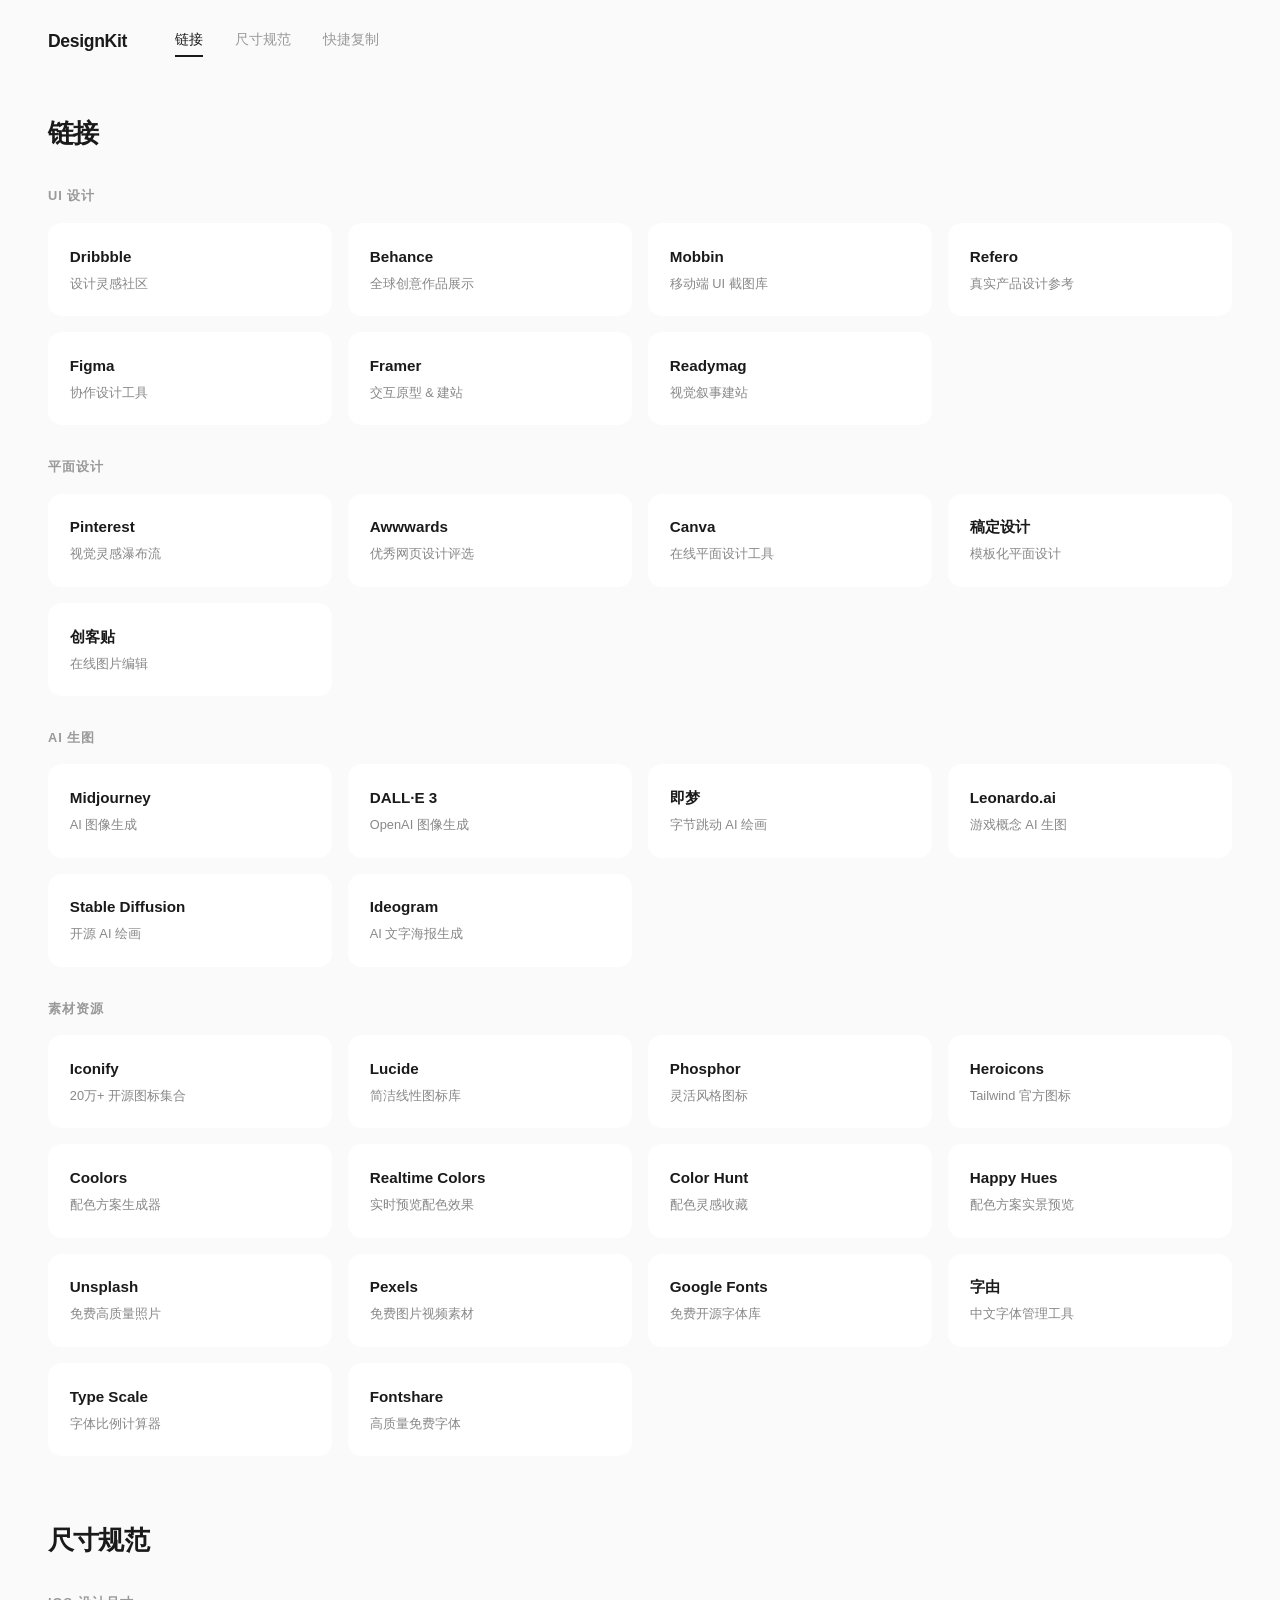
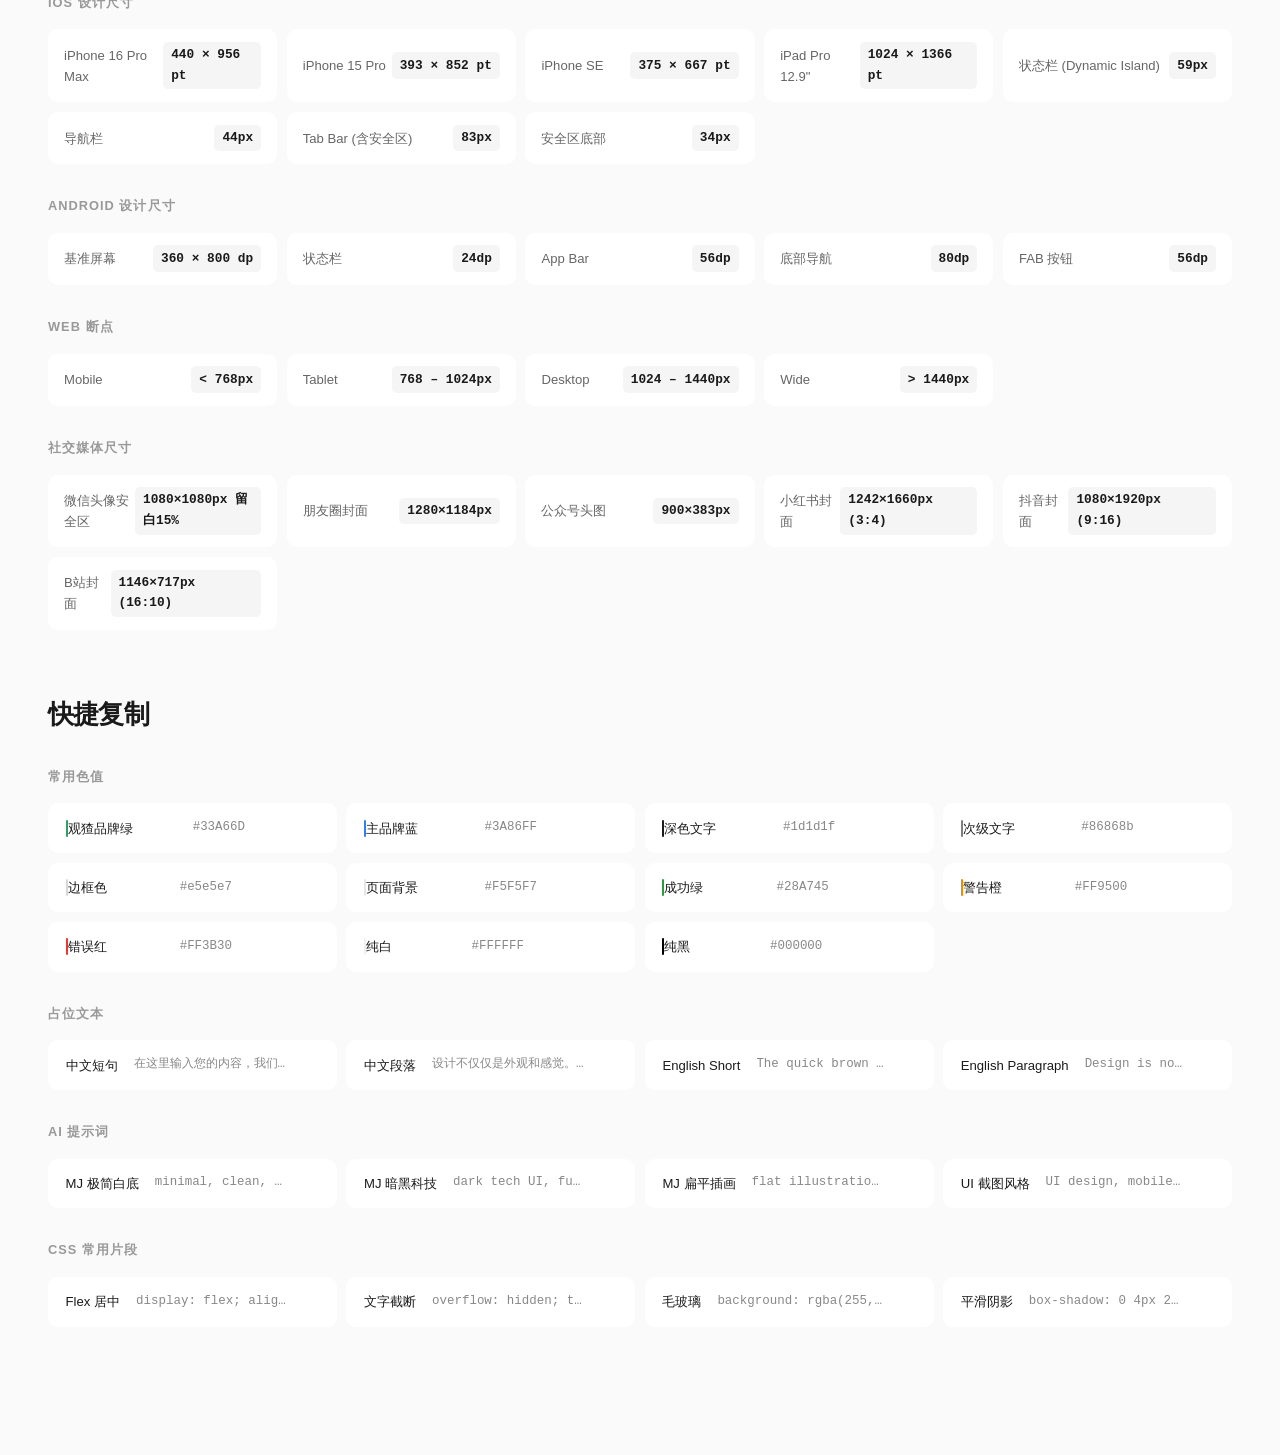
==== schemes/gemini.html @ fd2729e6 "初始版本：4个方案对比（DeepSeek/Gemini/Claude/豆包）" ====
<!DOCTYPE html>
<html lang="zh-CN">
<head>
<meta charset="UTF-8">
<meta name="viewport" content="width=device-width, initial-scale=1.0">
<title>DesignKit - Gemini 方案</title>
<link rel="stylesheet" href="gemini-style.css">
</head>
<body>
<header class="header">
    <h1 class="logo">DesignKit</h1>
    <nav class="nav" id="nav"></nav>
</header>
<main class="main" id="main"></main>
<div class="toast" id="toast"></div>
<script src="gemini-app.js"></script>
</body>
</html>
---- schemes/gemini-style.css ----
* {
    margin: 0;
    padding: 0;
    box-sizing: border-box;
}

body {
    font-family: -apple-system, BlinkMacSystemFont, 'SF Pro Display', 'PingFang SC', 'Inter', sans-serif;
    background: #fafafa;
    color: #1a1a1a;
    line-height: 1.6;
    -webkit-font-smoothing: antialiased;
}

.header {
    position: sticky;
    top: 0;
    z-index: 100;
    background: rgba(250, 250, 250, 0.92);
    backdrop-filter: blur(20px);
    -webkit-backdrop-filter: blur(20px);
    padding: 1.5rem 3rem;
    display: flex;
    align-items: center;
    gap: 3rem;
}

.logo {
    font-size: 1.1rem;
    font-weight: 700;
    letter-spacing: -0.02em;
    white-space: nowrap;
}

.nav {
    display: flex;
    gap: 2rem;
    overflow-x: auto;
    scrollbar-width: none;
}
.nav::-webkit-scrollbar { display: none; }

.nav a {
    text-decoration: none;
    color: #999;
    font-size: 0.85rem;
    font-weight: 500;
    white-space: nowrap;
    transition: color 0.2s;
    padding: 0.3rem 0;
    border-bottom: 2px solid transparent;
}
.nav a:hover { color: #1a1a1a; }
.nav a.active { color: #1a1a1a; border-bottom-color: #1a1a1a; }

.main {
    max-width: 1400px;
    margin: 0 auto;
    padding: 2rem 3rem 4rem;
}

.section {
    margin-bottom: 4rem;
}

.section-title {
    font-size: 1.6rem;
    font-weight: 700;
    letter-spacing: -0.03em;
    margin-bottom: 1.5rem;
}

.section-subtitle {
    font-size: 0.8rem;
    font-weight: 600;
    text-transform: uppercase;
    letter-spacing: 0.08em;
    color: #999;
    margin-top: 2rem;
    margin-bottom: 1rem;
}

/* Link Cards */
.cards-grid {
    display: grid;
    grid-template-columns: repeat(auto-fill, minmax(240px, 1fr));
    gap: 1rem;
}

.card {
    background: #fff;
    border-radius: 14px;
    padding: 1.3rem;
    text-decoration: none;
    color: inherit;
    transition: all 0.25s cubic-bezier(0.4, 0, 0.2, 1);
    border: 1px solid transparent;
}
.card:hover {
    transform: translateY(-3px);
    box-shadow: 0 12px 40px rgba(0, 0, 0, 0.06);
    border-color: #eee;
}

.card-icon {
    width: 36px;
    height: 36px;
    border-radius: 10px;
    margin-bottom: 0.8rem;
    object-fit: cover;
}

.card-name {
    font-size: 0.95rem;
    font-weight: 600;
    margin-bottom: 0.3rem;
}

.card-desc {
    font-size: 0.8rem;
    color: #888;
}

/* Dimensions Grid */
.dims-grid {
    display: grid;
    grid-template-columns: repeat(auto-fill, minmax(200px, 1fr));
    gap: 0.6rem;
}

.dim-item {
    display: flex;
    justify-content: space-between;
    align-items: center;
    padding: 0.8rem 1rem;
    background: #fff;
    border-radius: 10px;
    cursor: pointer;
    transition: all 0.15s;
}
.dim-item:hover { background: #f0f0f0; }
.dim-item:active { transform: scale(0.98); }

.dim-label {
    font-size: 0.82rem;
    color: #666;
}

.dim-value {
    font-size: 0.8rem;
    font-weight: 600;
    font-family: 'SF Mono', 'Menlo', monospace;
    background: #f5f5f5;
    padding: 0.2rem 0.5rem;
    border-radius: 5px;
}

/* Quick Copy */
.copy-grid {
    display: grid;
    grid-template-columns: repeat(auto-fill, minmax(280px, 1fr));
    gap: 0.6rem;
}

.copy-item {
    display: flex;
    justify-content: space-between;
    align-items: center;
    padding: 0.9rem 1.1rem;
    background: #fff;
    border-radius: 10px;
    cursor: pointer;
    transition: all 0.15s;
    gap: 1rem;
}
.copy-item:hover { background: #f0f0f0; }
.copy-item:active { transform: scale(0.98); }

.copy-label {
    font-size: 0.82rem;
    font-weight: 500;
    white-space: nowrap;
}

.copy-value {
    font-size: 0.78rem;
    color: #888;
    font-family: 'SF Mono', 'Menlo', monospace;
    overflow: hidden;
    text-overflow: ellipsis;
    white-space: nowrap;
    max-width: 200px;
}

.copy-icon {
    opacity: 0;
    font-size: 0.7rem;
    color: #999;
    transition: opacity 0.2s;
    flex-shrink: 0;
}
.copy-item:hover .copy-icon { opacity: 1; }

.color-swatch {
    width: 16px;
    height: 16px;
    border-radius: 4px;
    flex-shrink: 0;
    border: 1px solid rgba(0,0,0,0.06);
}

/* Toast */
.toast {
    position: fixed;
    bottom: 2rem;
    left: 50%;
    transform: translateX(-50%) translateY(20px);
    background: #1a1a1a;
    color: #fff;
    padding: 0.6rem 1.2rem;
    border-radius: 10px;
    font-size: 0.82rem;
    font-weight: 500;
    opacity: 0;
    transition: all 0.3s cubic-bezier(0.4, 0, 0.2, 1);
    pointer-events: none;
    z-index: 1000;
}
.toast.show {
    opacity: 1;
    transform: translateX(-50%) translateY(0);
}

/* Mobile */
@media (max-width: 768px) {
    .header {
        padding: 1rem 1.5rem;
        flex-direction: column;
        align-items: flex-start;
        gap: 0.8rem;
    }
    .nav { gap: 1.2rem; }
    .main { padding: 1.5rem; }
    .section-title { font-size: 1.3rem; }
    .cards-grid { grid-template-columns: repeat(2, 1fr); gap: 0.8rem; }
    .dims-grid { grid-template-columns: 1fr; }
    .copy-grid { grid-template-columns: 1fr; }
    .card { padding: 1rem; }
}

@media (max-width: 480px) {
    .cards-grid { grid-template-columns: 1fr; }
}
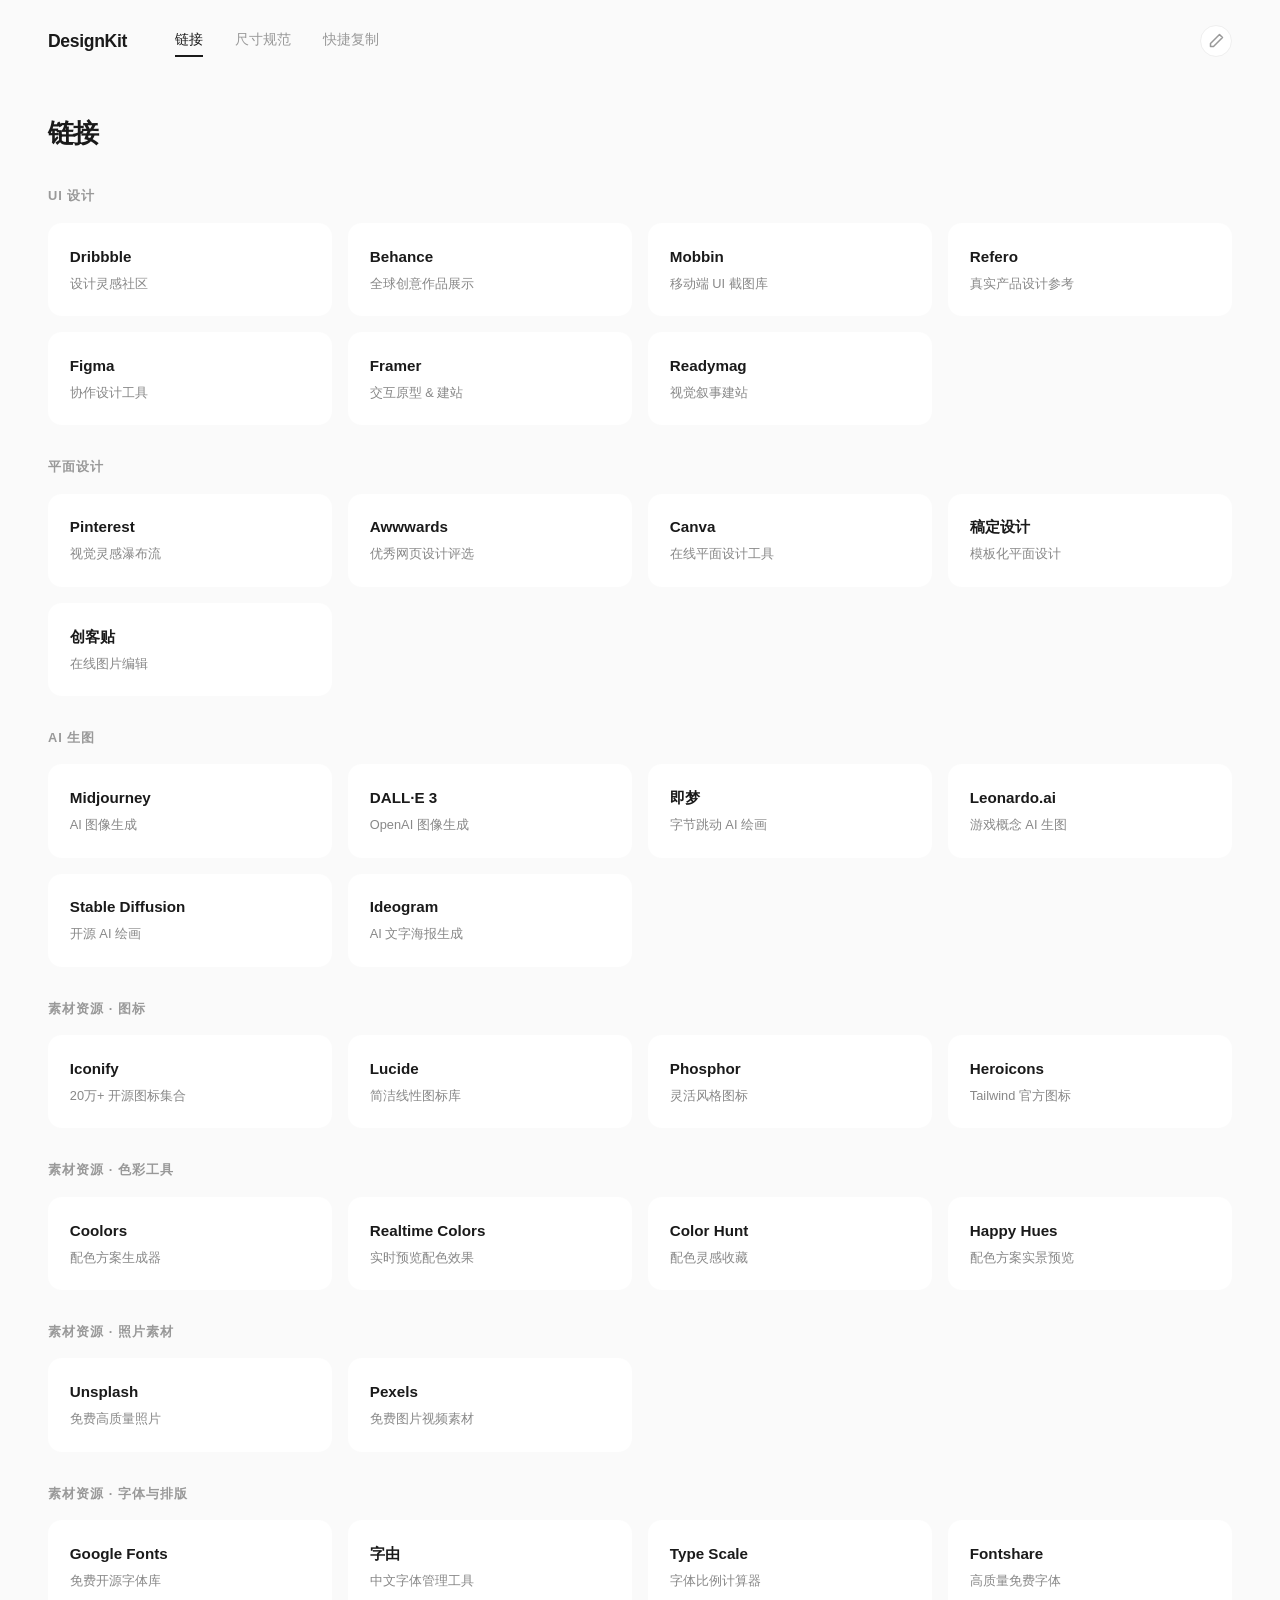
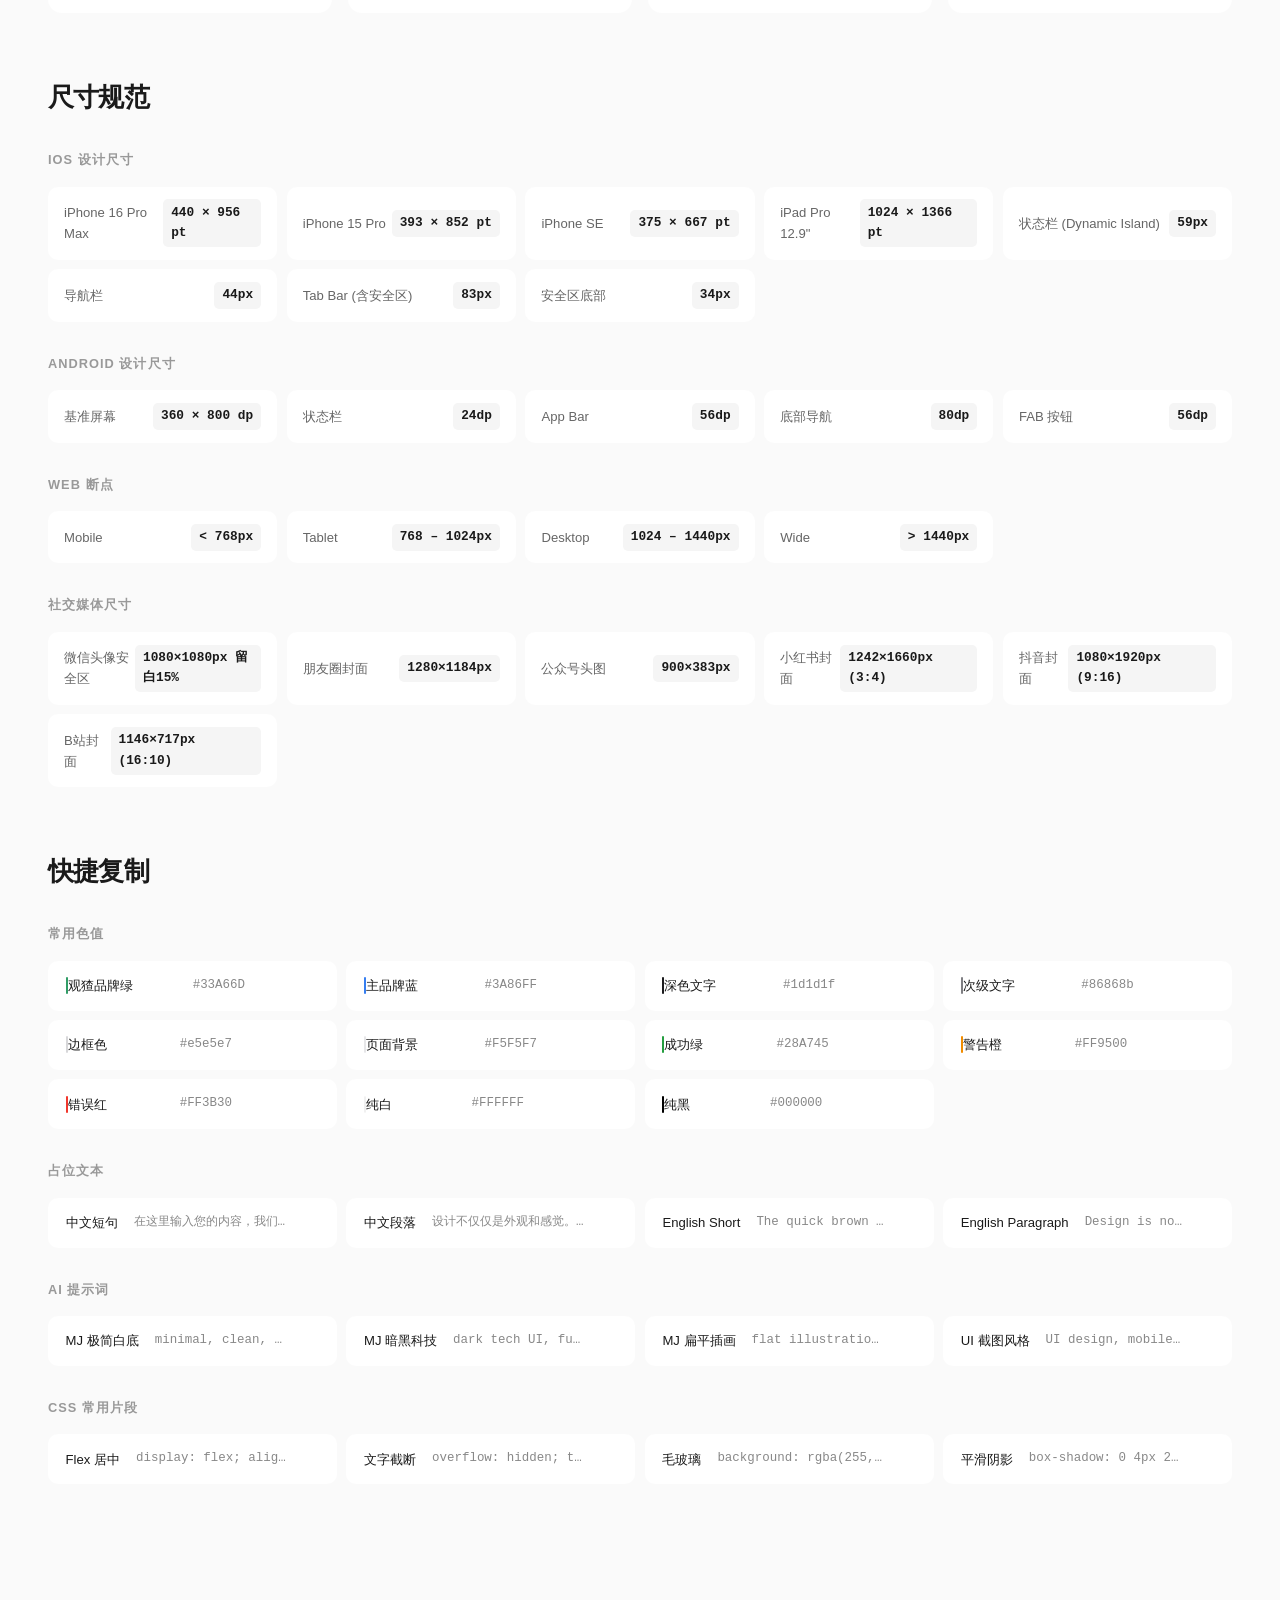
==== commit f0f3b44f: "Gemini 方案：新增可视化编辑功能（分类CRUD + 卡片CRUD + 规范/复制CRUD + 导出/重置）" ====
--- a/schemes/gemini.html
+++ b/schemes/gemini.html
@@ -3,15 +3,89 @@
 <head>
 <meta charset="UTF-8">
 <meta name="viewport" content="width=device-width, initial-scale=1.0">
-<title>DesignKit - Gemini 方案</title>
+<title>DesignKit</title>
 <link rel="stylesheet" href="gemini-style.css">
 </head>
 <body>
 <header class="header">
     <h1 class="logo">DesignKit</h1>
     <nav class="nav" id="nav"></nav>
+    <button class="edit-toggle" id="edit-toggle" onclick="toggleEditMode()" title="编辑模式">
+        <svg width="16" height="16" viewBox="0 0 16 16" fill="none"><path d="M11.5 1.5l3 3-9 9H2.5v-3l9-9z" stroke="currentColor" stroke-width="1.5" stroke-linecap="round" stroke-linejoin="round"/></svg>
+    </button>
 </header>
+
 <main class="main" id="main"></main>
+
+<!-- Bottom Toolbar (edit mode) -->
+<div class="toolbar" id="toolbar">
+    <button class="toolbar-btn" onclick="exportData()">💾 导出配置</button>
+    <button class="toolbar-btn danger" onclick="resetData()">🔄 重置</button>
+</div>
+
+<!-- Card Modal -->
+<div class="modal-overlay" id="card-modal" onclick="closeCardModal(event)">
+    <div class="modal" onclick="event.stopPropagation()">
+        <div class="modal-header">
+            <h3 id="card-modal-title">添加链接</h3>
+            <button class="modal-close" onclick="closeCardModal()">✕</button>
+        </div>
+        <form onsubmit="submitCard(event)">
+            <div class="form-field"><label>名称</label><input type="text" id="cf-name" required></div>
+            <div class="form-field"><label>网址</label><input type="url" id="cf-url" required></div>
+            <div class="form-field"><label>描述</label><input type="text" id="cf-desc"></div>
+            <div class="form-field"><label>标签</label><input type="text" id="cf-tags" placeholder="逗号分隔"></div>
+            <input type="hidden" id="cf-cat-idx">
+            <input type="hidden" id="cf-sub-idx">
+            <input type="hidden" id="cf-item-idx">
+            <div class="form-actions">
+                <button type="button" class="btn-cancel" onclick="closeCardModal()">取消</button>
+                <button type="submit" class="btn-submit" id="cf-btn">添加</button>
+            </div>
+        </form>
+    </div>
+</div>
+
+<!-- Item Modal (specs/copy) -->
+<div class="modal-overlay" id="item-modal" onclick="closeItemModal(event)">
+    <div class="modal" onclick="event.stopPropagation()">
+        <div class="modal-header">
+            <h3 id="item-modal-title">添加条目</h3>
+            <button class="modal-close" onclick="closeItemModal()">✕</button>
+        </div>
+        <form onsubmit="submitItem(event)">
+            <div class="form-field"><label>标签名</label><input type="text" id="if-label" required></div>
+            <div class="form-field"><label>内容/值</label><input type="text" id="if-value" required></div>
+            <input type="hidden" id="if-type">
+            <input type="hidden" id="if-group-idx">
+            <input type="hidden" id="if-item-idx">
+            <div class="form-actions">
+                <button type="button" class="btn-cancel" onclick="closeItemModal()">取消</button>
+                <button type="submit" class="btn-submit" id="if-btn">添加</button>
+            </div>
+        </form>
+    </div>
+</div>
+
+<!-- Category Rename Modal -->
+<div class="modal-overlay" id="cat-modal" onclick="closeCatModal(event)">
+    <div class="modal" onclick="event.stopPropagation()">
+        <div class="modal-header">
+            <h3 id="cat-modal-title">重命名分类</h3>
+            <button class="modal-close" onclick="closeCatModal()">✕</button>
+        </div>
+        <form onsubmit="submitCatRename(event)">
+            <div class="form-field"><label>分类名称</label><input type="text" id="cat-name" required></div>
+            <input type="hidden" id="cat-idx">
+            <input type="hidden" id="cat-sub-idx">
+            <div class="form-actions">
+                <button type="button" class="btn-cancel" onclick="closeCatModal()">取消</button>
+                <button type="submit" class="btn-submit">确定</button>
+            </div>
+        </form>
+    </div>
+</div>
+
 <div class="toast" id="toast"></div>
 <script src="gemini-app.js"></script>
 </body>
--- a/schemes/gemini-style.css
+++ b/schemes/gemini-style.css
@@ -1,8 +1,4 @@
-* {
-    margin: 0;
-    padding: 0;
-    box-sizing: border-box;
-}
+* { margin: 0; padding: 0; box-sizing: border-box; }
 
 body {
     font-family: -apple-system, BlinkMacSystemFont, 'SF Pro Display', 'PingFang SC', 'Inter', sans-serif;
@@ -12,233 +8,216 @@
     -webkit-font-smoothing: antialiased;
 }
 
+/* Header */
 .header {
-    position: sticky;
-    top: 0;
-    z-index: 100;
-    background: rgba(250, 250, 250, 0.92);
-    backdrop-filter: blur(20px);
-    -webkit-backdrop-filter: blur(20px);
+    position: sticky; top: 0; z-index: 100;
+    background: rgba(250,250,250,0.92);
+    backdrop-filter: blur(20px); -webkit-backdrop-filter: blur(20px);
     padding: 1.5rem 3rem;
-    display: flex;
-    align-items: center;
-    gap: 3rem;
-}
-
-.logo {
-    font-size: 1.1rem;
-    font-weight: 700;
-    letter-spacing: -0.02em;
-    white-space: nowrap;
-}
-
-.nav {
-    display: flex;
-    gap: 2rem;
-    overflow-x: auto;
-    scrollbar-width: none;
-}
+    display: flex; align-items: center; gap: 3rem;
+}
+.logo { font-size: 1.1rem; font-weight: 700; letter-spacing: -0.02em; white-space: nowrap; }
+.nav { display: flex; gap: 2rem; overflow-x: auto; scrollbar-width: none; flex: 1; }
 .nav::-webkit-scrollbar { display: none; }
-
 .nav a {
-    text-decoration: none;
-    color: #999;
-    font-size: 0.85rem;
-    font-weight: 500;
-    white-space: nowrap;
-    transition: color 0.2s;
-    padding: 0.3rem 0;
+    text-decoration: none; color: #999; font-size: 0.85rem; font-weight: 500;
+    white-space: nowrap; transition: color 0.2s; padding: 0.3rem 0;
     border-bottom: 2px solid transparent;
 }
 .nav a:hover { color: #1a1a1a; }
 .nav a.active { color: #1a1a1a; border-bottom-color: #1a1a1a; }
 
-.main {
-    max-width: 1400px;
-    margin: 0 auto;
-    padding: 2rem 3rem 4rem;
-}
-
-.section {
-    margin-bottom: 4rem;
-}
-
-.section-title {
-    font-size: 1.6rem;
-    font-weight: 700;
-    letter-spacing: -0.03em;
-    margin-bottom: 1.5rem;
-}
-
+.edit-toggle {
+    width: 32px; height: 32px; border-radius: 50%; border: 1px solid #eee;
+    background: #fff; cursor: pointer; display: flex; align-items: center; justify-content: center;
+    color: #999; transition: all 0.2s; flex-shrink: 0;
+}
+.edit-toggle:hover { color: #1a1a1a; border-color: #ccc; }
+body.edit-mode .edit-toggle { background: #1a1a1a; color: #fff; border-color: #1a1a1a; }
+
+/* Main */
+.main { max-width: 1400px; margin: 0 auto; padding: 2rem 3rem 4rem; }
+
+/* Sections */
+.section { margin-bottom: 4rem; }
+.section-title { font-size: 1.6rem; font-weight: 700; letter-spacing: -0.03em; margin-bottom: 1.5rem; }
 .section-subtitle {
-    font-size: 0.8rem;
-    font-weight: 600;
-    text-transform: uppercase;
-    letter-spacing: 0.08em;
-    color: #999;
-    margin-top: 2rem;
-    margin-bottom: 1rem;
-}
-
-/* Link Cards */
+    font-size: 0.8rem; font-weight: 600; text-transform: uppercase;
+    letter-spacing: 0.08em; color: #999; margin-top: 2rem; margin-bottom: 1rem;
+    display: flex; align-items: center; gap: 0.5rem;
+}
+.subtitle-actions { display: none; gap: 0.3rem; }
+body.edit-mode .subtitle-actions { display: flex; }
+.subtitle-btn {
+    width: 20px; height: 20px; border: none; background: none;
+    cursor: pointer; font-size: 0.7rem; color: #bbb; border-radius: 4px;
+    display: flex; align-items: center; justify-content: center;
+}
+.subtitle-btn:hover { color: #666; background: #f0f0f0; }
+
+/* Cards */
 .cards-grid {
-    display: grid;
-    grid-template-columns: repeat(auto-fill, minmax(240px, 1fr));
-    gap: 1rem;
-}
-
+    display: grid; grid-template-columns: repeat(auto-fill, minmax(240px, 1fr)); gap: 1rem;
+}
 .card {
-    background: #fff;
-    border-radius: 14px;
-    padding: 1.3rem;
-    text-decoration: none;
-    color: inherit;
-    transition: all 0.25s cubic-bezier(0.4, 0, 0.2, 1);
-    border: 1px solid transparent;
-}
-.card:hover {
-    transform: translateY(-3px);
-    box-shadow: 0 12px 40px rgba(0, 0, 0, 0.06);
-    border-color: #eee;
-}
-
-.card-icon {
-    width: 36px;
-    height: 36px;
-    border-radius: 10px;
-    margin-bottom: 0.8rem;
-    object-fit: cover;
-}
-
-.card-name {
-    font-size: 0.95rem;
-    font-weight: 600;
-    margin-bottom: 0.3rem;
-}
-
-.card-desc {
-    font-size: 0.8rem;
-    color: #888;
-}
-
-/* Dimensions Grid */
-.dims-grid {
-    display: grid;
-    grid-template-columns: repeat(auto-fill, minmax(200px, 1fr));
-    gap: 0.6rem;
-}
-
+    background: #fff; border-radius: 14px; padding: 1.3rem;
+    text-decoration: none; color: inherit;
+    transition: all 0.25s cubic-bezier(0.4,0,0.2,1);
+    border: 1px solid transparent; position: relative;
+}
+.card:hover { transform: translateY(-3px); box-shadow: 0 12px 40px rgba(0,0,0,0.06); border-color: #eee; }
+.card-icon { width: 36px; height: 36px; border-radius: 10px; margin-bottom: 0.8rem; object-fit: cover; }
+.card-name { font-size: 0.95rem; font-weight: 600; margin-bottom: 0.3rem; }
+.card-desc { font-size: 0.8rem; color: #888; }
+
+.card-edit-controls {
+    position: absolute; top: 0.7rem; right: 0.7rem;
+    display: none; gap: 0.3rem;
+}
+body.edit-mode .card-edit-controls { display: flex; }
+.card-edit-btn {
+    width: 24px; height: 24px; border-radius: 6px; border: 1px solid #eee;
+    background: #fff; cursor: pointer; font-size: 0.65rem;
+    display: flex; align-items: center; justify-content: center; color: #999;
+}
+.card-edit-btn:hover { background: #f5f5f5; color: #333; }
+.card-edit-btn.del:hover { background: #fff0f0; color: #FF3B30; }
+
+/* Add card placeholder */
+.card-add {
+    border: 1.5px dashed #ddd; background: transparent; border-radius: 14px;
+    display: none; align-items: center; justify-content: center;
+    cursor: pointer; min-height: 100px; color: #ccc; font-size: 0.85rem;
+    transition: all 0.2s;
+}
+body.edit-mode .card-add { display: flex; }
+.card-add:hover { border-color: #999; color: #999; }
+
+/* Add category button */
+.add-category-btn {
+    display: none; margin-top: 2rem; padding: 0.6rem 1rem;
+    border: 1.5px dashed #ddd; border-radius: 10px; background: transparent;
+    color: #ccc; font-size: 0.82rem; cursor: pointer; transition: all 0.2s;
+}
+body.edit-mode .add-category-btn { display: inline-block; }
+.add-category-btn:hover { border-color: #999; color: #999; }
+
+/* Dims & Copy */
+.dims-grid { display: grid; grid-template-columns: repeat(auto-fill, minmax(200px, 1fr)); gap: 0.6rem; }
 .dim-item {
-    display: flex;
-    justify-content: space-between;
-    align-items: center;
-    padding: 0.8rem 1rem;
-    background: #fff;
-    border-radius: 10px;
-    cursor: pointer;
-    transition: all 0.15s;
+    display: flex; justify-content: space-between; align-items: center;
+    padding: 0.8rem 1rem; background: #fff; border-radius: 10px;
+    cursor: pointer; transition: all 0.15s; position: relative;
 }
 .dim-item:hover { background: #f0f0f0; }
 .dim-item:active { transform: scale(0.98); }
-
-.dim-label {
-    font-size: 0.82rem;
-    color: #666;
-}
-
-.dim-value {
-    font-size: 0.8rem;
-    font-weight: 600;
-    font-family: 'SF Mono', 'Menlo', monospace;
-    background: #f5f5f5;
-    padding: 0.2rem 0.5rem;
-    border-radius: 5px;
-}
-
-/* Quick Copy */
-.copy-grid {
-    display: grid;
-    grid-template-columns: repeat(auto-fill, minmax(280px, 1fr));
-    gap: 0.6rem;
-}
-
+.dim-label { font-size: 0.82rem; color: #666; }
+.dim-value { font-size: 0.8rem; font-weight: 600; font-family: 'SF Mono','Menlo',monospace; background: #f5f5f5; padding: 0.2rem 0.5rem; border-radius: 5px; }
+
+.copy-grid { display: grid; grid-template-columns: repeat(auto-fill, minmax(280px, 1fr)); gap: 0.6rem; }
 .copy-item {
-    display: flex;
-    justify-content: space-between;
-    align-items: center;
-    padding: 0.9rem 1.1rem;
-    background: #fff;
-    border-radius: 10px;
-    cursor: pointer;
-    transition: all 0.15s;
-    gap: 1rem;
+    display: flex; justify-content: space-between; align-items: center;
+    padding: 0.9rem 1.1rem; background: #fff; border-radius: 10px;
+    cursor: pointer; transition: all 0.15s; gap: 1rem; position: relative;
 }
 .copy-item:hover { background: #f0f0f0; }
 .copy-item:active { transform: scale(0.98); }
-
-.copy-label {
-    font-size: 0.82rem;
-    font-weight: 500;
-    white-space: nowrap;
-}
-
-.copy-value {
-    font-size: 0.78rem;
-    color: #888;
-    font-family: 'SF Mono', 'Menlo', monospace;
-    overflow: hidden;
-    text-overflow: ellipsis;
-    white-space: nowrap;
-    max-width: 200px;
-}
-
-.copy-icon {
-    opacity: 0;
-    font-size: 0.7rem;
-    color: #999;
-    transition: opacity 0.2s;
-    flex-shrink: 0;
-}
+.copy-label { font-size: 0.82rem; font-weight: 500; white-space: nowrap; }
+.copy-value { font-size: 0.78rem; color: #888; font-family: 'SF Mono','Menlo',monospace; overflow: hidden; text-overflow: ellipsis; white-space: nowrap; max-width: 200px; }
+.copy-icon { opacity: 0; font-size: 0.7rem; color: #999; transition: opacity 0.2s; flex-shrink: 0; }
 .copy-item:hover .copy-icon { opacity: 1; }
-
-.color-swatch {
-    width: 16px;
-    height: 16px;
-    border-radius: 4px;
-    flex-shrink: 0;
-    border: 1px solid rgba(0,0,0,0.06);
-}
+.color-swatch { width: 16px; height: 16px; border-radius: 4px; flex-shrink: 0; border: 1px solid rgba(0,0,0,0.06); }
+
+.item-edit-controls {
+    position: absolute; top: 50%; right: 0.5rem; transform: translateY(-50%);
+    display: none; gap: 0.2rem;
+}
+body.edit-mode .item-edit-controls { display: flex; }
+body.edit-mode .copy-icon { display: none; }
+
+.item-add {
+    display: none; padding: 0.7rem 1rem; border: 1.5px dashed #ddd;
+    border-radius: 10px; background: transparent; color: #ccc;
+    font-size: 0.78rem; cursor: pointer; transition: all 0.2s; text-align: center;
+}
+body.edit-mode .item-add { display: block; }
+.item-add:hover { border-color: #999; color: #999; }
+
+/* Toolbar */
+.toolbar {
+    position: fixed; bottom: 1.5rem; left: 50%; transform: translateX(-50%);
+    background: #fff; border: 1px solid #eee; border-radius: 12px;
+    padding: 0.5rem; display: none; gap: 0.4rem;
+    box-shadow: 0 4px 20px rgba(0,0,0,0.08); z-index: 90;
+}
+body.edit-mode .toolbar { display: flex; }
+.toolbar-btn {
+    padding: 0.4rem 0.9rem; border: none; border-radius: 8px;
+    background: #f5f5f5; font-size: 0.78rem; cursor: pointer;
+    color: #666; transition: all 0.15s;
+}
+.toolbar-btn:hover { background: #eee; color: #1a1a1a; }
+.toolbar-btn.danger { color: #FF3B30; }
+.toolbar-btn.danger:hover { background: #fff0f0; }
 
 /* Toast */
 .toast {
-    position: fixed;
-    bottom: 2rem;
-    left: 50%;
+    position: fixed; bottom: 2rem; left: 50%;
     transform: translateX(-50%) translateY(20px);
-    background: #1a1a1a;
-    color: #fff;
-    padding: 0.6rem 1.2rem;
-    border-radius: 10px;
-    font-size: 0.82rem;
-    font-weight: 500;
-    opacity: 0;
-    transition: all 0.3s cubic-bezier(0.4, 0, 0.2, 1);
-    pointer-events: none;
-    z-index: 1000;
-}
-.toast.show {
-    opacity: 1;
-    transform: translateX(-50%) translateY(0);
-}
-
-/* Mobile */
+    background: #1a1a1a; color: #fff; padding: 0.6rem 1.2rem;
+    border-radius: 10px; font-size: 0.82rem; font-weight: 500;
+    opacity: 0; transition: all 0.3s cubic-bezier(0.4,0,0.2,1);
+    pointer-events: none; z-index: 1000;
+}
+.toast.show { opacity: 1; transform: translateX(-50%) translateY(0); }
+body.edit-mode .toast.show { transform: translateX(-50%) translateY(-40px); }
+
+/* Modal */
+.modal-overlay {
+    position: fixed; inset: 0; background: rgba(0,0,0,0.2);
+    backdrop-filter: blur(6px); -webkit-backdrop-filter: blur(6px);
+    z-index: 200; display: none; align-items: center; justify-content: center; padding: 1.5rem;
+}
+.modal-overlay.show { display: flex; }
+.modal {
+    background: rgba(255,255,255,0.95); backdrop-filter: blur(20px);
+    border: 1px solid #eee; border-radius: 18px; padding: 2rem;
+    width: 100%; max-width: 380px; box-shadow: 0 20px 60px rgba(0,0,0,0.1);
+    animation: modalIn 0.2s ease;
+}
+@keyframes modalIn { from { opacity: 0; transform: scale(0.95); } to { opacity: 1; transform: scale(1); } }
+.modal-header { display: flex; justify-content: space-between; align-items: center; margin-bottom: 1.5rem; }
+.modal-header h3 { font-size: 1rem; font-weight: 700; }
+.modal-close {
+    width: 26px; height: 26px; border: none; background: #f0f0f0;
+    border-radius: 50%; cursor: pointer; font-size: 0.85rem; color: #999;
+    display: flex; align-items: center; justify-content: center;
+}
+.modal-close:hover { background: #e0e0e0; }
+.form-field { margin-bottom: 1rem; }
+.form-field label { display: block; font-size: 0.72rem; font-weight: 500; color: #999; margin-bottom: 0.3rem; }
+.form-field input {
+    width: 100%; padding: 0.6rem 0.8rem; border: 1px solid #eee;
+    border-radius: 8px; font-size: 0.88rem; outline: none;
+    transition: border-color 0.2s; font-family: inherit; background: #fafafa;
+}
+.form-field input:focus { border-color: #1a1a1a; background: #fff; }
+.form-actions { display: flex; gap: 0.5rem; justify-content: flex-end; margin-top: 1.5rem; }
+.btn-submit {
+    padding: 0.55rem 1.2rem; background: #1a1a1a; color: #fff;
+    border: none; border-radius: 8px; font-size: 0.82rem; font-weight: 500; cursor: pointer;
+}
+.btn-submit:hover { background: #333; }
+.btn-cancel {
+    padding: 0.55rem 1.2rem; background: #f5f5f5; color: #666;
+    border: none; border-radius: 8px; font-size: 0.82rem; cursor: pointer;
+}
+.btn-cancel:hover { background: #eee; }
+
+/* Responsive */
 @media (max-width: 768px) {
-    .header {
-        padding: 1rem 1.5rem;
-        flex-direction: column;
-        align-items: flex-start;
-        gap: 0.8rem;
-    }
+    .header { padding: 1rem 1.5rem; flex-direction: column; align-items: flex-start; gap: 0.8rem; }
+    .edit-toggle { position: absolute; top: 1rem; right: 1.5rem; }
     .nav { gap: 1.2rem; }
     .main { padding: 1.5rem; }
     .section-title { font-size: 1.3rem; }
@@ -247,7 +226,4 @@
     .copy-grid { grid-template-columns: 1fr; }
     .card { padding: 1rem; }
 }
-
-@media (max-width: 480px) {
-    .cards-grid { grid-template-columns: 1fr; }
-}
+@media (max-width: 480px) { .cards-grid { grid-template-columns: 1fr; } }
